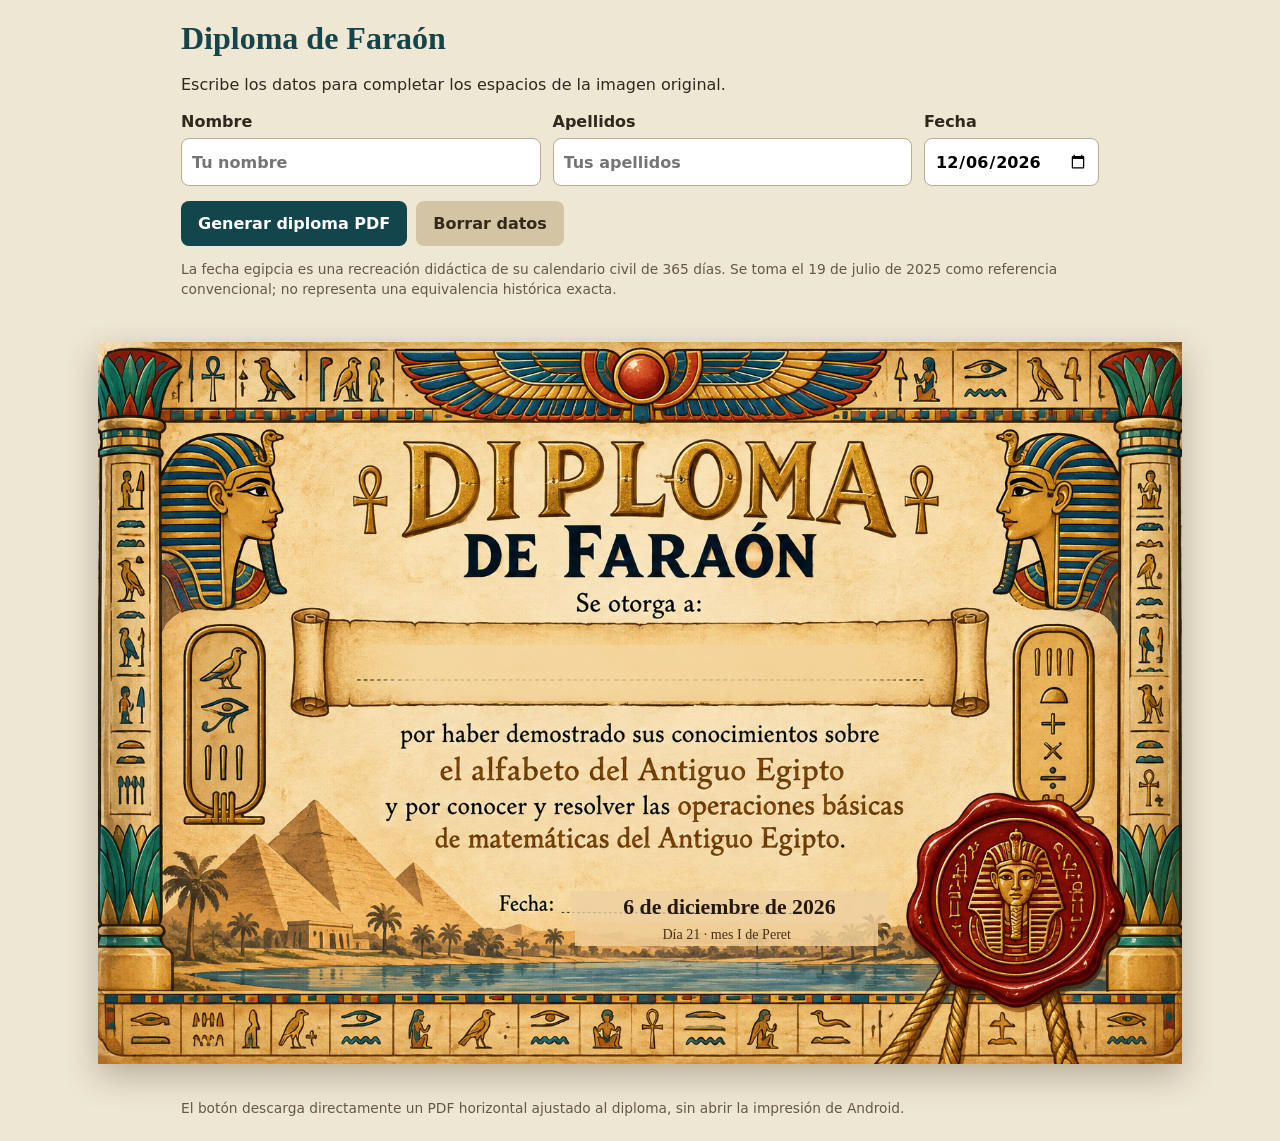
==== diploma-faraon.html @ 8a874cf4 "Tesoro del Nilo: juego educativo sobre el abecedario jeroglifico y las matematicas del Antiguo Egipt" ====
<!doctype html><html lang="es"><head><meta charset="utf-8"><meta name="viewport" content="width=device-width,initial-scale=1"><title>Diploma de Faraón · imagen original</title><style>
*{box-sizing:border-box}body{margin:0;background:#eee7d3;color:#30281e;font:16px system-ui,sans-serif}.panel{max-width:950px;margin:auto;padding:20px 16px}.panel h1{font:700 2rem Georgia,serif;color:#15444b;margin:0 0 8px}.panel p{line-height:1.45}.fields{display:grid;grid-template-columns:1fr 1fr 175px;gap:12px}.fields label{font-weight:650}.fields input{display:block;width:100%;min-height:48px;margin-top:7px;padding:10px;border-radius:8px;border:1px solid #b9ac90;font:inherit}button{border:0;border-radius:8px;background:#13454d;color:white;padding:13px 17px;font:650 1rem system-ui;margin:15px 9px 0 0}button.alt{background:#d3c5a4;color:#342819}.hint{font-size:.86rem;color:#645843}.frame{max-width:1100px;margin:0 auto 28px;padding:8px}.diploma{position:relative;width:100%;aspect-ratio:3/2;background:#e4bd7d url("[data-uri]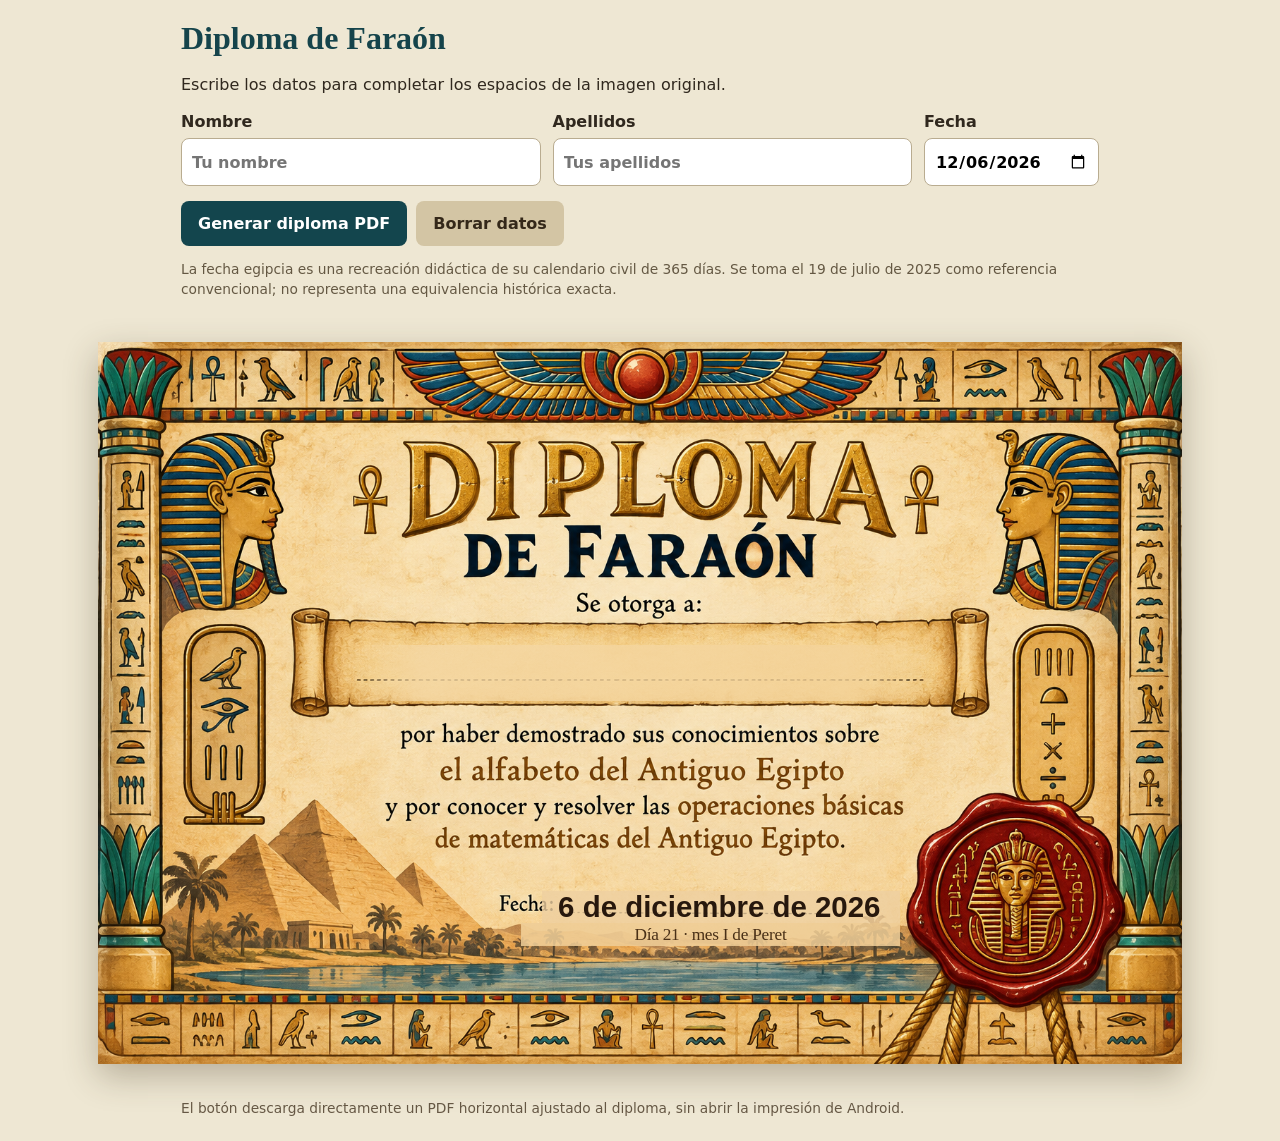
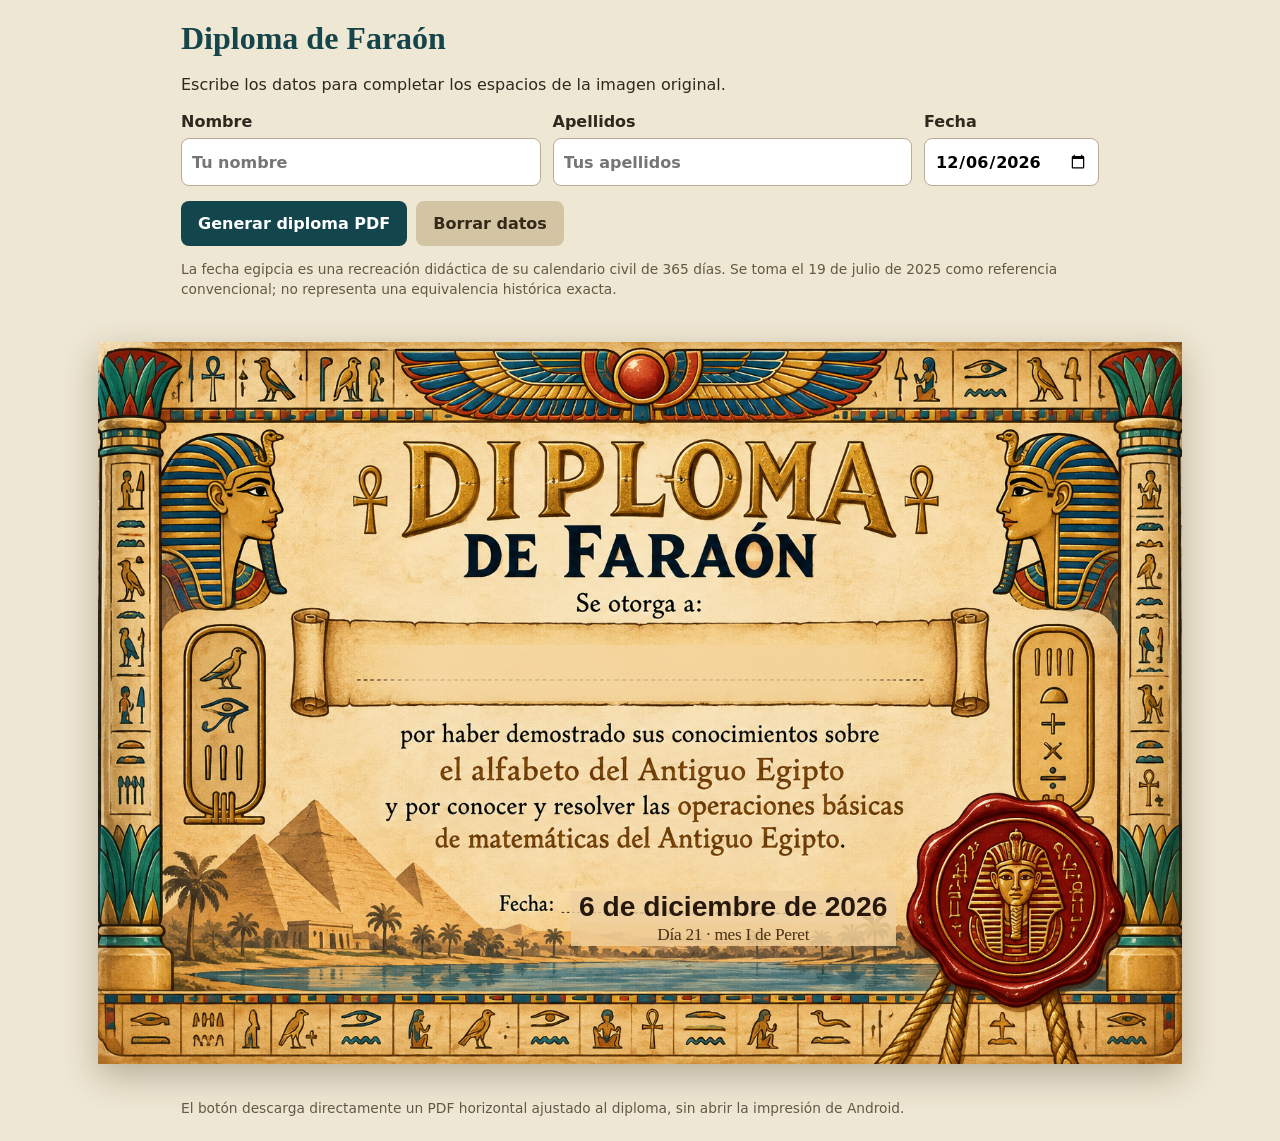
